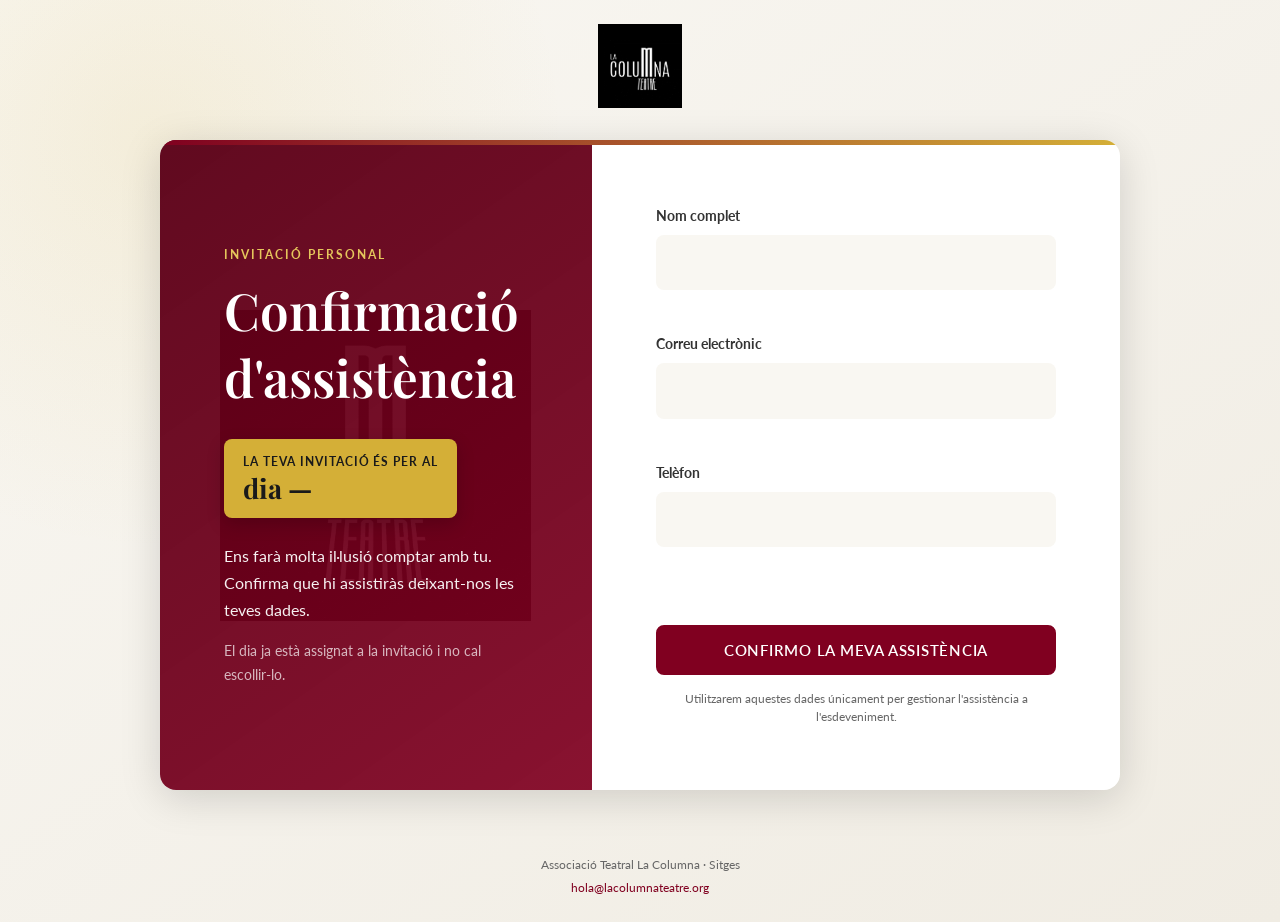
==== confirmacio.html @ f0ec8119 "Add files via upload" ====
<!DOCTYPE html>
<html lang="ca">
<head>
    <meta charset="UTF-8">
    <meta name="viewport" content="width=device-width, initial-scale=1.0">
    <meta name="description" content="Confirmació d'assistència a un esdeveniment de l'Associació Teatral La Columna.">
    <meta name="robots" content="noindex, nofollow">
    <title>Confirmació d'assistència | La Columna</title>

    <link rel="preconnect" href="https://fonts.googleapis.com">
    <link rel="preconnect" href="https://fonts.gstatic.com" crossorigin>
    <link href="https://fonts.googleapis.com/css2?family=Lato:wght@300;400;700&family=Playfair+Display:wght@400;500;600;700&display=swap" rel="stylesheet">
    <link rel="stylesheet" href="css/styles.css">
    <link rel="stylesheet" href="css/confirmacio.css">
</head>
<body class="confirmation-page">
    <a class="skip-link" href="#confirmacio">Ves al formulari</a>

    <header class="confirmation-header">
        <a href="index.html" aria-label="Tornar a l'inici de La Columna">
            <img src="imgs/logotipo_lacolumna.png" alt="Associació Teatral La Columna" class="confirmation-logo">
        </a>
    </header>

    <main id="confirmacio" class="confirmation-main">
        <section class="confirmation-card" aria-labelledby="page-title">
            <div class="confirmation-intro">
                <p class="eyebrow">Invitació personal</p>
                <h1 id="page-title">Confirmació d'assistència</h1>

                <div class="invitation-date" id="invitationDate" aria-live="polite">
                    <span class="date-label">La teva invitació és per al</span>
                    <strong><span class="date-prefix">dia</span> <span id="eventDay">—</span></strong>
                </div>

                <p class="intro-copy" id="introCopy">
                    Ens farà molta il·lusió comptar amb tu. Confirma que hi assistiràs deixant-nos les teves dades.
                </p>
                <p class="day-note">El dia ja està assignat a la invitació i no cal escollir-lo.</p>
            </div>

            <div class="confirmation-form-wrap">
                <form class="confirmation-form" id="confirmationForm" action="/confirmacio-submit" method="POST" novalidate>
                    <input type="hidden" id="dia" name="dia" value="">

                    <div class="form-group">
                        <label for="name">Nom complet</label>
                        <input type="text" id="name" name="name" autocomplete="name" maxlength="120" required>
                        <span class="field-error" id="nameError"></span>
                    </div>

                    <div class="form-group">
                        <label for="email">Correu electrònic</label>
                        <input type="email" id="email" name="email" autocomplete="email" inputmode="email" maxlength="160" required>
                        <span class="field-error" id="emailError"></span>
                    </div>

                    <div class="form-group">
                        <label for="phone">Telèfon</label>
                        <input type="tel" id="phone" name="phone" autocomplete="tel" inputmode="tel" maxlength="30" required>
                        <span class="field-error" id="phoneError"></span>
                    </div>

                    <div class="honeypot" aria-hidden="true">
                        <label for="website">No omplis aquest camp</label>
                        <input type="text" id="website" name="website" tabindex="-1" autocomplete="off">
                    </div>

                    <div class="form-message" id="formMessage" role="status" aria-live="polite"></div>

                    <button type="submit" class="btn btn-primary btn-full" id="submitButton">
                        Confirmo la meva assistència
                    </button>

                    <p class="privacy-note">
                        Utilitzarem aquestes dades únicament per gestionar l'assistència a l'esdeveniment.
                    </p>
                </form>

                <div class="confirmation-success" id="confirmationSuccess" hidden tabindex="-1">
                    <span class="success-icon" aria-hidden="true">
                        <svg viewBox="0 0 24 24" fill="none" stroke="currentColor" stroke-width="2">
                            <path d="M22 11.08V12a10 10 0 1 1-5.93-9.14"></path>
                            <polyline points="22 4 12 14.01 9 11.01"></polyline>
                        </svg>
                    </span>
                    <h2>Assistència confirmada</h2>
                    <p>Gràcies! Hem rebut la teva confirmació per al dia <strong id="successDay"></strong>.</p>
                    <p class="success-small">No cal que facis res més.</p>
                </div>

                <div class="invalid-invitation" id="invalidInvitation" hidden>
                    <h2>Aquest enllaç no és vàlid</h2>
                    <p>Obre de nou l'enllaç o escaneja el QR de la teva invitació.</p>
                    <p>Si el problema continua, escriu-nos a <a href="mailto:hola@lacolumnateatre.org">hola@lacolumnateatre.org</a>.</p>
                </div>
            </div>
        </section>
    </main>

    <footer class="confirmation-footer">
        <p>Associació Teatral La Columna · Sitges</p>
        <a href="mailto:hola@lacolumnateatre.org">hola@lacolumnateatre.org</a>
    </footer>

    <script src="js/confirmacio.js" defer></script>
</body>
</html>
---- css/styles.css ----
/* ============================================
   ASSOCIACIÓ TEATRAL LA COLUMNA - STYLES
   Colors: #800020 (Bordeaux), #D4AF37 (Or), #F9F7F2 (Crema)
   Fonts: Playfair Display, Lato
   ============================================ */

/* CSS Variables */
:root {
    --color-primary: #800020;
    --color-primary-dark: #5a0016;
    --color-primary-light: #a0002a;
    --color-accent: #D4AF37;
    --color-accent-light: #e5c65c;
    --color-background: #F9F7F2;
    --color-background-alt: #f0ece3;
    --color-text: #333333;
    --color-text-light: #666666;
    --color-white: #ffffff;
    --color-black: #1a1a1a;

    --font-heading: 'Playfair Display', Georgia, serif;
    --font-body: 'Lato', 'Helvetica Neue', sans-serif;

    --spacing-xs: 0.5rem;
    --spacing-sm: 1rem;
    --spacing-md: 2rem;
    --spacing-lg: 3rem;
    --spacing-xl: 5rem;

    --transition-fast: 0.2s ease;
    --transition-normal: 0.3s ease;
    --transition-slow: 0.5s ease;

    --shadow-sm: 0 2px 8px rgba(0, 0, 0, 0.08);
    --shadow-md: 0 4px 20px rgba(0, 0, 0, 0.12);
    --shadow-lg: 0 8px 40px rgba(0, 0, 0, 0.15);

    --border-radius: 8px;
    --border-radius-lg: 16px;
}

/* Reset & Base */
*, *::before, *::after {
    box-sizing: border-box;
    margin: 0;
    padding: 0;
}

html {
    scroll-behavior: smooth;
    font-size: 16px;
}

body {
    font-family: var(--font-body);
    font-size: 1rem;
    line-height: 1.7;
    color: var(--color-text);
    background-color: var(--color-background);
    -webkit-font-smoothing: antialiased;
    -moz-osx-font-smoothing: grayscale;
}

img {
    max-width: 100%;
    height: auto;
    display: block;
}

a {
    color: var(--color-primary);
    text-decoration: none;
    transition: color var(--transition-fast);
}

a:hover {
    color: var(--color-accent);
}

ul {
    list-style: none;
}

address {
    font-style: normal;
}

/* Typography */
h1, h2, h3, h4, h5, h6 {
    font-family: var(--font-heading);
    font-weight: 600;
    line-height: 1.3;
    color: var(--color-primary);
}

h1 { font-size: clamp(2rem, 5vw, 3.5rem); }
h2 { font-size: clamp(1.75rem, 4vw, 2.75rem); }
h3 { font-size: clamp(1.25rem, 3vw, 1.75rem); }
h4 { font-size: clamp(1.1rem, 2.5vw, 1.35rem); }

p {
    margin-bottom: 1rem;
}

p:last-child {
    margin-bottom: 0;
}

/* Container */
.container {
    width: 100%;
    max-width: 1200px;
    margin: 0 auto;
    padding: 0 var(--spacing-md);
}

/* Animations */
@keyframes fadeIn {
    from {
        opacity: 0;
        transform: translateY(30px);
    }
    to {
        opacity: 1;
        transform: translateY(0);
    }
}

@keyframes fadeInUp {
    from {
        opacity: 0;
        transform: translateY(50px);
    }
    to {
        opacity: 1;
        transform: translateY(0);
    }
}

@keyframes pulse {
    0%, 100% { transform: scale(1); }
    50% { transform: scale(1.05); }
}

.fade-in {
    opacity: 0;
    transform: translateY(30px);
    transition: opacity 0.8s ease, transform 0.8s ease;
}

.fade-in.visible {
    opacity: 1;
    transform: translateY(0);
}

/* Buttons */
.btn {
    display: inline-flex;
    align-items: center;
    justify-content: center;
    padding: 0.875rem 2rem;
    font-family: var(--font-body);
    font-size: 0.95rem;
    font-weight: 600;
    text-transform: uppercase;
    letter-spacing: 0.05em;
    border: 2px solid transparent;
    border-radius: var(--border-radius);
    cursor: pointer;
    transition: all var(--transition-normal);
}

.btn-primary {
    background-color: var(--color-primary);
    color: var(--color-white);
    border-color: var(--color-primary);
}

.btn-primary:hover {
    background-color: var(--color-primary-dark);
    border-color: var(--color-primary-dark);
    color: var(--color-white);
    transform: translateY(-2px);
    box-shadow: var(--shadow-md);
}

.btn-secondary {
    background-color: var(--color-accent);
    color: var(--color-black);
    border-color: var(--color-accent);
}

.btn-secondary:hover {
    background-color: var(--color-accent-light);
    border-color: var(--color-accent-light);
    color: var(--color-black);
    transform: translateY(-2px);
}

.btn-outline {
    background-color: transparent;
    color: var(--color-white);
    border-color: var(--color-white);
}

.btn-outline:hover {
    background-color: var(--color-white);
    color: var(--color-primary);
    transform: translateY(-2px);
}

.btn-gold {
    background-color: var(--color-accent);
    color: var(--color-black);
    border-color: var(--color-accent);
    padding: 1rem 2.5rem;
    font-size: 1rem;
}

.btn-gold:hover {
    background-color: var(--color-accent-light);
    transform: translateY(-3px);
    box-shadow: 0 6px 25px rgba(212, 175, 55, 0.4);
    color: var(--color-black);
}

.btn-full {
    width: 100%;
}

.btn-link {
    color: var(--color-primary);
    font-weight: 600;
    display: inline-flex;
    align-items: center;
    gap: 0.5rem;
    transition: all var(--transition-fast);
}

.btn-link::after {
    content: '→';
    transition: transform var(--transition-fast);
}

.btn-link:hover {
    color: var(--color-accent);
}

.btn-link:hover::after {
    transform: translateX(5px);
}

/* ============================================
   HEADER & NAVIGATION
   ============================================ */
.header {
    position: fixed;
    top: 0;
    left: 0;
    right: 0;
    z-index: 1000;
    background-color: rgba(249, 247, 242, 0.95);
    backdrop-filter: blur(10px);
    box-shadow: var(--shadow-sm);
    transition: all var(--transition-normal);
}

.header .container {
    display: flex;
    align-items: center;
    justify-content: space-between;
    padding-top: var(--spacing-sm);
    padding-bottom: var(--spacing-sm);
}

.logo img {
    height: 50px;
    width: auto;
}

.nav-list {
    display: flex;
    align-items: center;
    gap: var(--spacing-md);
}

.nav-link {
    font-size: 0.9rem;
    font-weight: 600;
    color: var(--color-text);
    text-transform: uppercase;
    letter-spacing: 0.03em;
    padding: 0.5rem 0;
    position: relative;
}

.nav-link::after {
    content: '';
    position: absolute;
    bottom: 0;
    left: 0;
    width: 0;
    height: 2px;
    background-color: var(--color-accent);
    transition: width var(--transition-normal);
}

.nav-link:hover::after {
    width: 100%;
}

.nav-link:hover {
    color: var(--color-primary);
}

.nav-highlight {
    color: var(--color-accent) !important;
    font-weight: 700;
}

.nav-highlight:hover {
    color: var(--color-primary) !important;
}

/* Dropdown */
.dropdown {
    position: relative;
}

.dropdown-toggle::after {
    content: '';
    display: inline-block;
    width: 0;
    height: 0;
    margin-left: 6px;
    vertical-align: middle;
    border-left: 4px solid transparent;
    border-right: 4px solid transparent;
    border-top: 5px solid currentColor;
    transition: transform var(--transition-fast);
}

.dropdown:hover .dropdown-toggle::after {
    transform: rotate(180deg);
}

.dropdown-menu {
    position: absolute;
    top: 100%;
    left: 50%;
    transform: translateX(-50%) translateY(10px);
    min-width: 220px;
    background-color: var(--color-white);
    border-radius: var(--border-radius);
    box-shadow: var(--shadow-lg);
    opacity: 0;
    visibility: hidden;
    transition: all var(--transition-normal);
    padding: var(--spacing-sm) 0;
}

.dropdown:hover .dropdown-menu {
    opacity: 1;
    visibility: visible;
    transform: translateX(-50%) translateY(0);
}

.dropdown-menu li {
    padding: 0;
}

.dropdown-menu a {
    display: block;
    padding: 0.75rem 1.5rem;
    color: var(--color-text);
    font-size: 0.9rem;
    font-weight: 500;
    transition: all var(--transition-fast);
}

.dropdown-menu a:hover {
    background-color: var(--color-background);
    color: var(--color-primary);
    padding-left: 2rem;
}

/* Mobile Menu Button */
.mobile-menu-btn {
    display: none;
    flex-direction: column;
    justify-content: space-between;
    width: 30px;
    height: 24px;
    background: none;
    border: none;
    cursor: pointer;
    padding: 0;
}

.mobile-menu-btn span {
    display: block;
    width: 100%;
    height: 3px;
    background-color: var(--color-primary);
    border-radius: 2px;
    transition: all var(--transition-fast);
}

.mobile-menu-btn.active span:nth-child(1) {
    transform: rotate(45deg) translate(7px, 7px);
}

.mobile-menu-btn.active span:nth-child(2) {
    opacity: 0;
}

.mobile-menu-btn.active span:nth-child(3) {
    transform: rotate(-45deg) translate(7px, -7px);
}

/* ============================================
   HERO SECTION
   ============================================ */
.hero {
    position: relative;
    min-height: 100vh;
    display: flex;
    align-items: center;
    justify-content: center;
    text-align: center;
    background: linear-gradient(135deg, var(--color-primary) 0%, var(--color-primary-dark) 50%, #2a0008 100%);
    overflow: hidden;
}

.hero::before {
    content: '';
    position: absolute;
    top: 0;
    left: 0;
    right: 0;
    bottom: 0;
    background: url("data:image/svg+xml,%3Csvg width='60' height='60' viewBox='0 0 60 60' xmlns='http://www.w3.org/2000/svg'%3E%3Cg fill='none' fill-rule='evenodd'%3E%3Cg fill='%23D4AF37' fill-opacity='0.05'%3E%3Cpath d='M36 34v-4h-2v4h-4v2h4v4h2v-4h4v-2h-4zm0-30V0h-2v4h-4v2h4v4h2V6h4V4h-4zM6 34v-4H4v4H0v2h4v4h2v-4h4v-2H6zM6 4V0H4v4H0v2h4v4h2V6h4V4H6z'/%3E%3C/g%3E%3C/g%3E%3C/svg%3E");
    opacity: 0.5;
}

.hero-overlay {
    position: absolute;
    top: 0;
    left: 0;
    right: 0;
    bottom: 0;
    background: radial-gradient(ellipse at center, transparent 0%, rgba(0, 0, 0, 0.4) 100%);
}

.hero-content {
    position: relative;
    z-index: 2;
    max-width: 900px;
    padding: var(--spacing-xl) var(--spacing-md);
}

.hero-title {
    font-size: clamp(2.5rem, 6vw, 4rem);
    color: var(--color-white);
    margin-bottom: var(--spacing-md);
    text-shadow: 2px 2px 4px rgba(0, 0, 0, 0.3);
}

.hero-subtitle {
    font-size: clamp(1rem, 2.5vw, 1.25rem);
    color: rgba(255, 255, 255, 0.9);
    max-width: 700px;
    margin: 0 auto var(--spacing-lg);
    line-height: 1.8;
}

.hero-ctas {
    display: flex;
    flex-wrap: wrap;
    justify-content: center;
    gap: var(--spacing-sm);
}

.hero-scroll {
    position: absolute;
    bottom: var(--spacing-lg);
    left: 50%;
    transform: translateX(-50%);
    z-index: 2;
}

.hero-scroll a {
    display: flex;
    align-items: center;
    justify-content: center;
    width: 50px;
    height: 50px;
    border: 2px solid var(--color-accent);
    border-radius: 50%;
    color: var(--color-accent);
    animation: pulse 2s infinite;
    transition: all var(--transition-normal);
}

.hero-scroll a:hover {
    background-color: var(--color-accent);
    color: var(--color-primary);
}

/* ============================================
   SECTIONS
   ============================================ */
.section {
    padding: var(--spacing-xl) 0;
}

.section-alt {
    background-color: var(--color-background-alt);
}

.section-header {
    text-align: center;
    margin-bottom: var(--spacing-xl);
}

.section-tag {
    display: inline-block;
    font-size: 0.85rem;
    font-weight: 600;
    text-transform: uppercase;
    letter-spacing: 0.15em;
    color: var(--color-accent);
    margin-bottom: var(--spacing-sm);
}

.section-title {
    margin-bottom: var(--spacing-sm);
}

.section-divider {
    width: 80px;
    height: 3px;
    background: linear-gradient(90deg, var(--color-primary), var(--color-accent));
    margin: 0 auto;
    border-radius: 2px;
}

.section-divider.gold {
    background: linear-gradient(90deg, var(--color-accent), var(--color-accent-light));
}

/* Content Blocks */
.content-block {
    margin-bottom: var(--spacing-xl);
}

.content-block:last-child {
    margin-bottom: 0;
}

.content-grid {
    display: grid;
    grid-template-columns: 1fr 1fr;
    gap: var(--spacing-lg);
    align-items: center;
}

.content-grid.reverse {
    direction: rtl;
}

.content-grid.reverse > * {
    direction: ltr;
}

.content-title {
    margin-bottom: var(--spacing-md);
}

.content-title.centered {
    text-align: center;
}

.content-text p {
    color: var(--color-text-light);
    margin-bottom: var(--spacing-sm);
}

/* Decorative Elements */
.decorative-card {
    background: linear-gradient(135deg, var(--color-primary) 0%, var(--color-primary-dark) 100%);
    border-radius: var(--border-radius-lg);
    padding: var(--spacing-lg);
    text-align: center;
    box-shadow: var(--shadow-lg);
}

.decorative-icon {
    width: 120px;
    height: 120px;
    margin: 0 auto var(--spacing-md);
}

.decorative-text {
    color: var(--color-accent);
    font-family: var(--font-heading);
    font-size: 1.25rem;
    font-weight: 500;
}

/* Mission Statement */
.mission-statement {
    max-width: 800px;
    margin: 0 auto var(--spacing-lg);
    text-align: center;
}

.mission-statement blockquote {
    font-family: var(--font-heading);
    font-size: clamp(1.25rem, 3vw, 1.75rem);
    font-style: italic;
    color: var(--color-primary);
    padding: var(--spacing-md);
    border-left: 4px solid var(--color-accent);
    background-color: var(--color-white);
    border-radius: var(--border-radius);
    box-shadow: var(--shadow-sm);
}

/* Values Grid */
.values-grid {
    display: grid;
    grid-template-columns: repeat(auto-fit, minmax(250px, 1fr));
    gap: var(--spacing-md);
}

.value-card {
    background-color: var(--color-white);
    border-radius: var(--border-radius-lg);
    padding: var(--spacing-md);
    text-align: center;
    box-shadow: var(--shadow-sm);
    transition: all var(--transition-normal);
    border: 1px solid transparent;
}

.value-card:hover {
    transform: translateY(-5px);
    box-shadow: var(--shadow-md);
    border-color: var(--color-accent);
}

.value-icon {
    width: 60px;
    height: 60px;
    margin: 0 auto var(--spacing-sm);
    display: flex;
    align-items: center;
    justify-content: center;
    background-color: var(--color-background);
    border-radius: 50%;
}

.value-icon svg {
    width: 30px;
    height: 30px;
    stroke: var(--color-primary);
}

.value-card h4 {
    font-family: var(--font-heading);
    margin-bottom: var(--spacing-xs);
}

.value-card p {
    font-size: 0.9rem;
    color: var(--color-text-light);
}

/* Transparency Badge */
.transparency-badge {
    background-color: var(--color-white);
    border-radius: var(--border-radius-lg);
    padding: var(--spacing-lg);
    text-align: center;
    box-shadow: var(--shadow-md);
}

.transparency-badge svg {
    width: 80px;
    height: 80px;
    margin-bottom: var(--spacing-sm);
}

.transparency-badge span {
    display: block;
    font-family: var(--font-heading);
    font-size: 1.25rem;
    color: var(--color-primary);
}

/* Feature List */
.feature-list {
    margin-top: var(--spacing-md);
}

.feature-list li {
    position: relative;
    padding-left: 1.75rem;
    margin-bottom: 0.75rem;
    color: var(--color-text-light);
}

.feature-list li::before {
    content: '';
    position: absolute;
    left: 0;
    top: 0.5rem;
    width: 8px;
    height: 8px;
    background-color: var(--color-accent);
    border-radius: 50%;
}

/* ============================================
   QUÈ FEM SECTION
   ============================================ */
.activity-card {
    background-color: var(--color-white);
    border-radius: var(--border-radius-lg);
    padding: var(--spacing-lg);
    margin-bottom: var(--spacing-md);
    box-shadow: var(--shadow-sm);
    transition: all var(--transition-normal);
    border-left: 4px solid var(--color-primary);
}

.activity-card:hover {
    box-shadow: var(--shadow-md);
    transform: translateX(5px);
}

.activity-icon {
    width: 50px;
    height: 50px;
    display: flex;
    align-items: center;
    justify-content: center;
    background: linear-gradient(135deg, var(--color-primary), var(--color-primary-dark));
    border-radius: 50%;
    margin-bottom: var(--spacing-md);
}

.activity-icon svg {
    width: 24px;
    height: 24px;
    stroke: var(--color-white);
}

.activity-title {
    margin-bottom: var(--spacing-sm);
}

.activity-description {
    color: var(--color-text-light);
    margin-bottom: var(--spacing-md);
}

.activity-features {
    display: grid;
    grid-template-columns: repeat(auto-fit, minmax(200px, 1fr));
    gap: 0.75rem;
}

.activity-features li {
    position: relative;
    padding-left: 1.5rem;
    color: var(--color-text);
    font-size: 0.95rem;
}

.activity-features li::before {
    content: '✓';
    position: absolute;
    left: 0;
    color: var(--color-accent);
    font-weight: 700;
}

/* ============================================
   LABORATORI SECTION
   ============================================ */
.laboratori-section {
    background: linear-gradient(135deg, var(--color-primary) 0%, var(--color-primary-dark) 100%);
    color: var(--color-white);
}

.laboratori-section .section-tag {
    color: var(--color-accent);
}

.laboratori-section .section-title {
    color: var(--color-white);
}

.laboratori-intro {
    max-width: 800px;
    margin: 0 auto var(--spacing-lg);
    text-align: center;
}

.laboratori-badge {
    display: inline-block;
    background-color: var(--color-accent);
    color: var(--color-black);
    padding: 0.5rem 1.5rem;
    border-radius: 50px;
    font-size: 0.85rem;
    font-weight: 700;
    text-transform: uppercase;
    letter-spacing: 0.05em;
    margin-bottom: var(--spacing-md);
}

.laboratori-description {
    font-size: 1.1rem;
    line-height: 1.8;
    color: rgba(255, 255, 255, 0.9);
}

.laboratori-grid {
    display: grid;
    grid-template-columns: repeat(auto-fit, minmax(350px, 1fr));
    gap: var(--spacing-md);
    margin-bottom: var(--spacing-lg);
}

.laboratori-card {
    background-color: rgba(255, 255, 255, 0.1);
    backdrop-filter: blur(10px);
    border-radius: var(--border-radius-lg);
    padding: var(--spacing-md);
    border: 1px solid rgba(212, 175, 55, 0.3);
    transition: all var(--transition-normal);
}

.laboratori-card:hover {
    background-color: rgba(255, 255, 255, 0.15);
    border-color: var(--color-accent);
    transform: translateY(-5px);
}

.laboratori-card-header {
    display: flex;
    align-items: flex-start;
    gap: var(--spacing-sm);
    margin-bottom: var(--spacing-md);
}

.laboratori-number {
    font-family: var(--font-heading);
    font-size: 2.5rem;
    font-weight: 700;
    color: var(--color-accent);
    line-height: 1;
}

.laboratori-card h3 {
    color: var(--color-white);
    font-size: 1.25rem;
    margin-top: 0.5rem;
}

.laboratori-card > p {
    color: rgba(255, 255, 255, 0.8);
    margin-bottom: var(--spacing-md);
}

.laboratori-list {
    margin-top: var(--spacing-sm);
}

.laboratori-list li {
    position: relative;
    padding-left: 1.5rem;
    margin-bottom: 0.5rem;
    color: rgba(255, 255, 255, 0.85);
    font-size: 0.95rem;
}

.laboratori-list li::before {
    content: '—';
    position: absolute;
    left: 0;
    color: var(--color-accent);
}

.laboratori-cta {
    text-align: center;
}

/* ============================================
   COL·LABORA SECTION
   ============================================ */
.collabora-content {
    max-width: 1000px;
    margin: 0 auto;
}

.collabora-intro {
    text-align: center;
    font-size: 1.1rem;
    color: var(--color-text-light);
    margin-bottom: var(--spacing-lg);
}

.collabora-grid {
    display: grid;
    grid-template-columns: repeat(auto-fit, minmax(280px, 1fr));
    gap: var(--spacing-md);
}

.collabora-card {
    background-color: var(--color-white);
    border-radius: var(--border-radius-lg);
    padding: var(--spacing-md);
    text-align: center;
    box-shadow: var(--shadow-sm);
    transition: all var(--transition-normal);
    border-bottom: 3px solid transparent;
}

.collabora-card:hover {
    box-shadow: var(--shadow-md);
    transform: translateY(-5px);
    border-bottom-color: var(--color-accent);
}

.collabora-icon {
    width: 70px;
    height: 70px;
    margin: 0 auto var(--spacing-md);
    display: flex;
    align-items: center;
    justify-content: center;
    background: linear-gradient(135deg, var(--color-background) 0%, var(--color-background-alt) 100%);
    border-radius: 50%;
}

.collabora-icon svg {
    width: 32px;
    height: 32px;
    stroke: var(--color-primary);
}

.collabora-card h3 {
    margin-bottom: var(--spacing-sm);
}

.collabora-card p {
    color: var(--color-text-light);
    font-size: 0.95rem;
    margin-bottom: var(--spacing-md);
}

/* ============================================
   CONTACTE SECTION
   ============================================ */
.contact-grid {
    display: grid;
    grid-template-columns: 1fr 1.5fr;
    gap: var(--spacing-lg);
}

.contact-info {
    padding: var(--spacing-md);
}

.contact-item {
    display: flex;
    gap: var(--spacing-sm);
    margin-bottom: var(--spacing-md);
}

.contact-icon {
    width: 50px;
    height: 50px;
    display: flex;
    align-items: center;
    justify-content: center;
    background-color: var(--color-white);
    border-radius: 50%;
    flex-shrink: 0;
    box-shadow: var(--shadow-sm);
}

.contact-icon svg {
    width: 24px;
    height: 24px;
    stroke: var(--color-primary);
}

.contact-text h4 {
    font-size: 0.9rem;
    text-transform: uppercase;
    letter-spacing: 0.05em;
    color: var(--color-text);
    margin-bottom: 0.25rem;
}

.contact-text a,
.contact-text address {
    color: var(--color-text-light);
    font-size: 0.95rem;
}

.contact-social {
    margin-top: var(--spacing-lg);
}

.contact-social h4 {
    font-size: 0.9rem;
    text-transform: uppercase;
    letter-spacing: 0.05em;
    margin-bottom: var(--spacing-sm);
}

.social-links {
    display: flex;
    gap: var(--spacing-sm);
}

.social-link {
    width: 45px;
    height: 45px;
    display: flex;
    align-items: center;
    justify-content: center;
    background-color: var(--color-white);
    border-radius: 50%;
    box-shadow: var(--shadow-sm);
    transition: all var(--transition-normal);
}

.social-link svg {
    width: 20px;
    height: 20px;
    stroke: var(--color-primary);
    transition: stroke var(--transition-fast);
}

.social-link:hover {
    background-color: var(--color-primary);
    transform: translateY(-3px);
    box-shadow: var(--shadow-md);
}

.social-link:hover svg {
    stroke: var(--color-white);
}

/* Contact Form */
.contact-form-container {
    background-color: var(--color-white);
    border-radius: var(--border-radius-lg);
    padding: var(--spacing-lg);
    box-shadow: var(--shadow-md);
}

.contact-form .form-group {
    margin-bottom: var(--spacing-md);
}

.contact-form label {
    display: block;
    font-size: 0.9rem;
    font-weight: 600;
    color: var(--color-text);
    margin-bottom: 0.5rem;
}

.contact-form input,
.contact-form select,
.contact-form textarea {
    width: 100%;
    padding: 0.875rem 1rem;
    font-family: var(--font-body);
    font-size: 1rem;
    color: var(--color-text);
    background-color: var(--color-background);
    border: 2px solid transparent;
    border-radius: var(--border-radius);
    transition: all var(--transition-fast);
}

.contact-form input:focus,
.contact-form select:focus,
.contact-form textarea:focus {
    outline: none;
    border-color: var(--color-primary);
    background-color: var(--color-white);
}

.contact-form textarea {
    resize: vertical;
    min-height: 120px;
}

.contact-form select {
    cursor: pointer;
    appearance: none;
    background-image: url("data:image/svg+xml,%3Csvg xmlns='http://www.w3.org/2000/svg' width='12' height='12' viewBox='0 0 12 12'%3E%3Cpath fill='%23333' d='M6 8L1 3h10z'/%3E%3C/svg%3E");
    background-repeat: no-repeat;
    background-position: right 1rem center;
}

/* ============================================
   FOOTER
   ============================================ */
.footer {
    background: linear-gradient(135deg, var(--color-black) 0%, #2a2a2a 100%);
    color: var(--color-white);
    padding: var(--spacing-xl) 0 var(--spacing-md);
}

.footer-content {
    display: grid;
    grid-template-columns: 1.5fr 1fr 1fr;
    gap: var(--spacing-lg);
    margin-bottom: var(--spacing-lg);
}

.footer-brand {
    max-width: 300px;
}

.footer-logo {
    height: 60px;
    width: auto;
    margin-bottom: var(--spacing-sm);
    filter: brightness(0) invert(1);
}

.footer-tagline {
    color: rgba(255, 255, 255, 0.7);
    font-size: 0.95rem;
}

.footer-links h4,
.footer-contact h4 {
    color: var(--color-accent);
    font-size: 0.9rem;
    text-transform: uppercase;
    letter-spacing: 0.1em;
    margin-bottom: var(--spacing-sm);
}

.footer-links ul li {
    margin-bottom: 0.5rem;
}

.footer-links a {
    color: rgba(255, 255, 255, 0.7);
    font-size: 0.9rem;
    transition: all var(--transition-fast);
}

.footer-links a:hover {
    color: var(--color-white);
    padding-left: 5px;
}

.footer-contact p,
.footer-contact a {
    color: rgba(255, 255, 255, 0.7);
    font-size: 0.9rem;
}

.footer-contact a:hover {
    color: var(--color-accent);
}

.footer-bottom {
    border-top: 1px solid rgba(255, 255, 255, 0.1);
    padding-top: var(--spacing-md);
    text-align: center;
}

.footer-bottom p {
    color: rgba(255, 255, 255, 0.5);
    font-size: 0.85rem;
    margin-bottom: 0.5rem;
}

.footer-legal {
    font-size: 0.8rem !important;
}

/* ============================================
   RESPONSIVE DESIGN
   ============================================ */
@media (max-width: 1024px) {
    .content-grid {
        grid-template-columns: 1fr;
        gap: var(--spacing-md);
    }

    .content-grid.reverse {
        direction: ltr;
    }

    .content-visual {
        order: -1;
    }

    .laboratori-grid {
        grid-template-columns: 1fr;
    }

    .footer-content {
        grid-template-columns: 1fr 1fr;
    }

    .footer-brand {
        grid-column: 1 / -1;
    }
}

@media (max-width: 768px) {
    .mobile-menu-btn {
        display: flex;
    }

    .nav {
        position: fixed;
        top: 70px;
        left: 0;
        right: 0;
        background-color: var(--color-white);
        box-shadow: var(--shadow-lg);
        padding: var(--spacing-md);
        transform: translateY(-100%);
        opacity: 0;
        visibility: hidden;
        transition: all var(--transition-normal);
    }

    .nav.active {
        transform: translateY(0);
        opacity: 1;
        visibility: visible;
    }

    .nav-list {
        flex-direction: column;
        align-items: flex-start;
        gap: 0;
    }

    .nav-list > li {
        width: 100%;
        border-bottom: 1px solid var(--color-background);
    }

    .nav-link {
        display: block;
        padding: var(--spacing-sm) 0;
    }

    .dropdown-menu {
        position: static;
        transform: none;
        box-shadow: none;
        opacity: 1;
        visibility: visible;
        max-height: 0;
        overflow: hidden;
        transition: max-height var(--transition-normal);
        padding: 0;
        background-color: var(--color-background);
        border-radius: var(--border-radius);
        margin-top: 0.5rem;
    }

    .dropdown.active .dropdown-menu {
        max-height: 300px;
        padding: var(--spacing-xs) 0;
    }

    .hero-ctas {
        flex-direction: column;
        align-items: center;
    }

    .hero-ctas .btn {
        width: 100%;
        max-width: 280px;
    }

    .contact-grid {
        grid-template-columns: 1fr;
    }

    .footer-content {
        grid-template-columns: 1fr;
        text-align: center;
    }

    .footer-brand {
        max-width: 100%;
    }
}

@media (max-width: 480px) {
    :root {
        --spacing-xl: 3rem;
        --spacing-lg: 2rem;
    }

    .section {
        padding: var(--spacing-lg) 0;
    }

    .container {
        padding: 0 var(--spacing-sm);
    }

    .values-grid {
        grid-template-columns: 1fr;
    }

    .collabora-grid {
        grid-template-columns: 1fr;
    }

    .laboratori-card {
        padding: var(--spacing-sm);
    }

    .laboratori-number {
        font-size: 2rem;
    }
}

/* Print Styles */
@media print {
    .header,
    .hero-scroll,
    .contact-form-container {
        display: none;
    }

    .hero {
        min-height: auto;
        padding: var(--spacing-lg) 0;
        background: var(--color-primary);
        -webkit-print-color-adjust: exact;
        print-color-adjust: exact;
    }

    .section {
        page-break-inside: avoid;
    }
}

/* ============================================
   DONACIONS BUTTON (MENU)
   ============================================ */
.nav-donacions {
    background: linear-gradient(135deg, var(--color-accent), var(--color-accent-light));
    color: var(--color-black) !important;
    padding: 0.5rem 1.25rem !important;
    border-radius: 50px;
    font-weight: 700 !important;
    transition: all var(--transition-normal);
    box-shadow: 0 2px 10px rgba(212, 175, 55, 0.3);
}

.nav-donacions:hover {
    transform: translateY(-2px);
    box-shadow: 0 4px 15px rgba(212, 175, 55, 0.5);
    color: var(--color-black) !important;
}

.nav-donacions::after {
    display: none !important;
}

/* ============================================
   FOOTER UPDATES
   ============================================ */
.footer-content {
    display: grid;
    grid-template-columns: 1.5fr 1fr 1fr 1fr;
    gap: var(--spacing-lg);
    margin-bottom: var(--spacing-lg);
}

.footer-brand-name {
    font-family: var(--font-heading);
    font-size: 1rem;
    font-weight: 600;
    color: var(--color-white);
    letter-spacing: 0.05em;
    margin-bottom: 0.5rem;
}

.footer-logo {
    height: 80px;
    width: auto;
    margin-bottom: var(--spacing-sm);
    filter: none;
}

.footer-social h4 {
    color: var(--color-accent);
    font-size: 0.9rem;
    text-transform: uppercase;
    letter-spacing: 0.1em;
    margin-bottom: var(--spacing-sm);
}

.footer-social-links {
    display: flex;
    gap: 0.75rem;
}

.footer-social-links a {
    width: 40px;
    height: 40px;
    display: flex;
    align-items: center;
    justify-content: center;
    background-color: rgba(255, 255, 255, 0.1);
    border-radius: 50%;
    transition: all var(--transition-normal);
}

.footer-social-links a:hover {
    background-color: var(--color-accent);
    transform: translateY(-3px);
}

.footer-social-links svg {
    width: 20px;
    height: 20px;
    stroke: rgba(255, 255, 255, 0.8);
    transition: stroke var(--transition-fast);
}

.footer-social-links a:hover svg {
    stroke: var(--color-black);
}

/* Footer responsive updates */
@media (max-width: 1024px) {
    .footer-content {
        grid-template-columns: 1fr 1fr;
    }
}

@media (max-width: 768px) {
    .footer-content {
        grid-template-columns: 1fr;
        text-align: center;
    }

    .footer-social-links {
        justify-content: center;
    }
}

/* ============================================
   LANGUAGE SWITCHER
   ============================================ */
.language-switcher {
    position: fixed;
    bottom: 20px;
    right: 20px;
    z-index: 9999;
}

.language-btn {
    display: flex;
    align-items: center;
    gap: 8px;
    padding: 10px 16px;
    background-color: var(--color-white);
    border: 2px solid var(--color-primary);
    border-radius: 50px;
    cursor: pointer;
    font-family: var(--font-body);
    font-size: 0.9rem;
    font-weight: 600;
    color: var(--color-primary);
    box-shadow: var(--shadow-md);
    transition: all var(--transition-normal);
}

.language-btn:hover {
    background-color: var(--color-primary);
    color: var(--color-white);
}

.language-btn .flag-icon {
    font-size: 1.1rem;
}

.language-btn .lang-text {
    font-weight: 700;
}

.language-btn .chevron {
    width: 16px;
    height: 16px;
    transition: transform var(--transition-fast);
}

.language-dropdown {
    position: absolute;
    bottom: 100%;
    right: 0;
    margin-bottom: 8px;
    background-color: var(--color-white);
    border-radius: var(--border-radius);
    box-shadow: var(--shadow-lg);
    overflow: hidden;
    opacity: 0;
    visibility: hidden;
    transform: translateY(10px);
    transition: all var(--transition-normal);
}

.language-dropdown.active {
    opacity: 1;
    visibility: visible;
    transform: translateY(0);
}

.lang-option {
    display: flex;
    align-items: center;
    gap: 10px;
    width: 100%;
    padding: 12px 20px;
    border: none;
    background: none;
    cursor: pointer;
    font-family: var(--font-body);
    font-size: 0.9rem;
    color: var(--color-text);
    transition: all var(--transition-fast);
    white-space: nowrap;
}

.lang-option:hover {
    background-color: var(--color-background);
    color: var(--color-primary);
}

.lang-option .flag-icon {
    font-size: 1.2rem;
}

/* Hide Google Translate banner */
.goog-te-banner-frame {
    display: none !important;
}

body {
    top: 0 !important;
}

.skiptranslate {
    display: none !important;
}

/* Mobile language switcher */
@media (max-width: 480px) {
    .language-switcher {
        bottom: 15px;
        right: 15px;
    }

    .language-btn {
        padding: 8px 12px;
        font-size: 0.85rem;
    }

    .language-btn .lang-text {
        display: none;
    }
}
---- css/confirmacio.css ----
.confirmation-page {
    min-height: 100vh;
    display: flex;
    flex-direction: column;
    background:
        radial-gradient(circle at 12% 15%, rgba(212, 175, 55, 0.12), transparent 30%),
        linear-gradient(145deg, #f9f7f2 0%, #f0ece3 100%);
}

.skip-link {
    position: fixed;
    top: 0.75rem;
    left: 0.75rem;
    z-index: 20;
    padding: 0.65rem 1rem;
    color: var(--color-white);
    background: var(--color-primary);
    border-radius: var(--border-radius);
    transform: translateY(-150%);
}

.skip-link:focus {
    transform: translateY(0);
}

.confirmation-header {
    display: flex;
    justify-content: center;
    padding: 1.5rem 2rem 1rem;
}

.confirmation-logo {
    width: 84px;
    height: 84px;
    object-fit: contain;
}

.confirmation-main {
    width: 100%;
    flex: 1;
    display: grid;
    place-items: center;
    padding: 1rem 2rem 3rem;
}

.confirmation-card {
    position: relative;
    width: min(100%, 960px);
    display: grid;
    grid-template-columns: minmax(0, 0.9fr) minmax(360px, 1.1fr);
    overflow: hidden;
    background: var(--color-white);
    border-radius: var(--border-radius-lg);
    box-shadow: var(--shadow-lg);
    animation: cardEntrance 0.55s ease-out both;
}

.confirmation-card::before {
    content: "";
    position: absolute;
    inset: 0 0 auto;
    z-index: 2;
    height: 5px;
    background: linear-gradient(90deg, var(--color-primary), var(--color-accent));
}

@keyframes cardEntrance {
    from { opacity: 0; transform: translateY(18px); }
    to { opacity: 1; transform: translateY(0); }
}

.confirmation-intro {
    display: flex;
    flex-direction: column;
    justify-content: center;
    padding: clamp(2rem, 5vw, 4rem);
    color: var(--color-white);
    background:
        linear-gradient(145deg, rgba(90, 0, 22, 0.96), rgba(128, 0, 32, 0.93)),
        url("../imgs/simbolo_lacolumna.png") center / 72% no-repeat;
}

.confirmation-intro .eyebrow {
    margin-bottom: 0.75rem;
    color: var(--color-accent-light);
    font-size: 0.78rem;
    font-weight: 700;
    letter-spacing: 0.16em;
    text-transform: uppercase;
}

.confirmation-intro h1 {
    max-width: 10ch;
    margin-bottom: 1.75rem;
    color: var(--color-white);
    font-size: clamp(2rem, 4.5vw, 3.2rem);
}

.invitation-date {
    display: inline-flex;
    align-self: flex-start;
    flex-direction: column;
    gap: 0.1rem;
    margin-bottom: 1.5rem;
    padding: 0.85rem 1.2rem;
    color: var(--color-black);
    background: var(--color-accent);
    border-radius: var(--border-radius);
    box-shadow: 0 6px 18px rgba(0, 0, 0, 0.18);
}

.date-label {
    font-size: 0.75rem;
    font-weight: 700;
    letter-spacing: 0.08em;
    text-transform: uppercase;
}

.invitation-date strong {
    font-family: var(--font-heading);
    font-size: 1.7rem;
    line-height: 1.1;
}

.intro-copy {
    max-width: 38ch;
    color: rgba(255, 255, 255, 0.94);
}

.day-note {
    max-width: 38ch;
    color: rgba(255, 255, 255, 0.7);
    font-size: 0.86rem;
}

.confirmation-form-wrap {
    display: grid;
    align-content: center;
    min-height: 570px;
    padding: clamp(2rem, 5vw, 4rem);
}

.confirmation-form .form-group {
    margin-bottom: 1.25rem;
}

.confirmation-form label {
    display: block;
    margin-bottom: 0.4rem;
    color: var(--color-text);
    font-size: 0.9rem;
    font-weight: 700;
}

.confirmation-form input {
    width: 100%;
    min-height: 50px;
    padding: 0.75rem 1rem;
    font: inherit;
    color: var(--color-text);
    background: var(--color-background);
    border: 2px solid transparent;
    border-radius: var(--border-radius);
    transition: border-color var(--transition-fast), background-color var(--transition-fast), box-shadow var(--transition-fast);
}

.confirmation-form input:focus {
    outline: none;
    background: var(--color-white);
    border-color: var(--color-primary);
    box-shadow: 0 0 0 3px rgba(128, 0, 32, 0.1);
}

.confirmation-form input[aria-invalid="true"] {
    border-color: #b42318;
}

.field-error {
    display: block;
    min-height: 1.15rem;
    margin-top: 0.25rem;
    color: #b42318;
    font-size: 0.78rem;
    line-height: 1.3;
}

.btn-full {
    width: 100%;
}

.confirmation-form button:disabled {
    opacity: 0.7;
    cursor: wait;
    transform: none;
}

.form-message {
    min-height: 1.5rem;
    margin-bottom: 0.75rem;
    color: #b42318;
    font-size: 0.9rem;
    text-align: center;
}

.privacy-note {
    margin-top: 0.9rem;
    color: var(--color-text-light);
    font-size: 0.76rem;
    line-height: 1.5;
    text-align: center;
}

.honeypot {
    position: absolute !important;
    width: 1px !important;
    height: 1px !important;
    overflow: hidden !important;
    clip: rect(1px, 1px, 1px, 1px) !important;
    white-space: nowrap !important;
}

.confirmation-success,
.invalid-invitation {
    text-align: center;
}

.confirmation-success h2,
.invalid-invitation h2 {
    margin-bottom: 0.75rem;
}

.success-icon {
    display: grid;
    width: 76px;
    height: 76px;
    margin: 0 auto 1.5rem;
    place-items: center;
    color: var(--color-primary);
    background: rgba(212, 175, 55, 0.2);
    border-radius: 50%;
}

.success-icon svg {
    width: 42px;
    height: 42px;
}

.success-small {
    color: var(--color-text-light);
    font-size: 0.9rem;
}

.invalid-invitation a {
    font-weight: 700;
}

.confirmation-footer {
    padding: 1rem 2rem 1.5rem;
    color: var(--color-text-light);
    font-size: 0.78rem;
    text-align: center;
}

.confirmation-footer p {
    margin-bottom: 0.1rem;
}

@media (max-width: 760px) {
    .confirmation-header {
        padding-top: 1rem;
    }

    .confirmation-logo {
        width: 66px;
        height: 66px;
    }

    .confirmation-main {
        display: block;
        padding: 0.5rem 1rem 2rem;
    }

    .confirmation-card {
        grid-template-columns: 1fr;
    }

    .confirmation-intro {
        padding: 2rem 1.5rem;
    }

    .confirmation-intro h1 {
        max-width: none;
        margin-bottom: 1.25rem;
    }

    .intro-copy {
        margin-bottom: 0.65rem;
    }

    .confirmation-form-wrap {
        min-height: 0;
        padding: 2rem 1.5rem;
    }
}

@media (prefers-reduced-motion: reduce) {
    .confirmation-card {
        animation: none;
    }
}
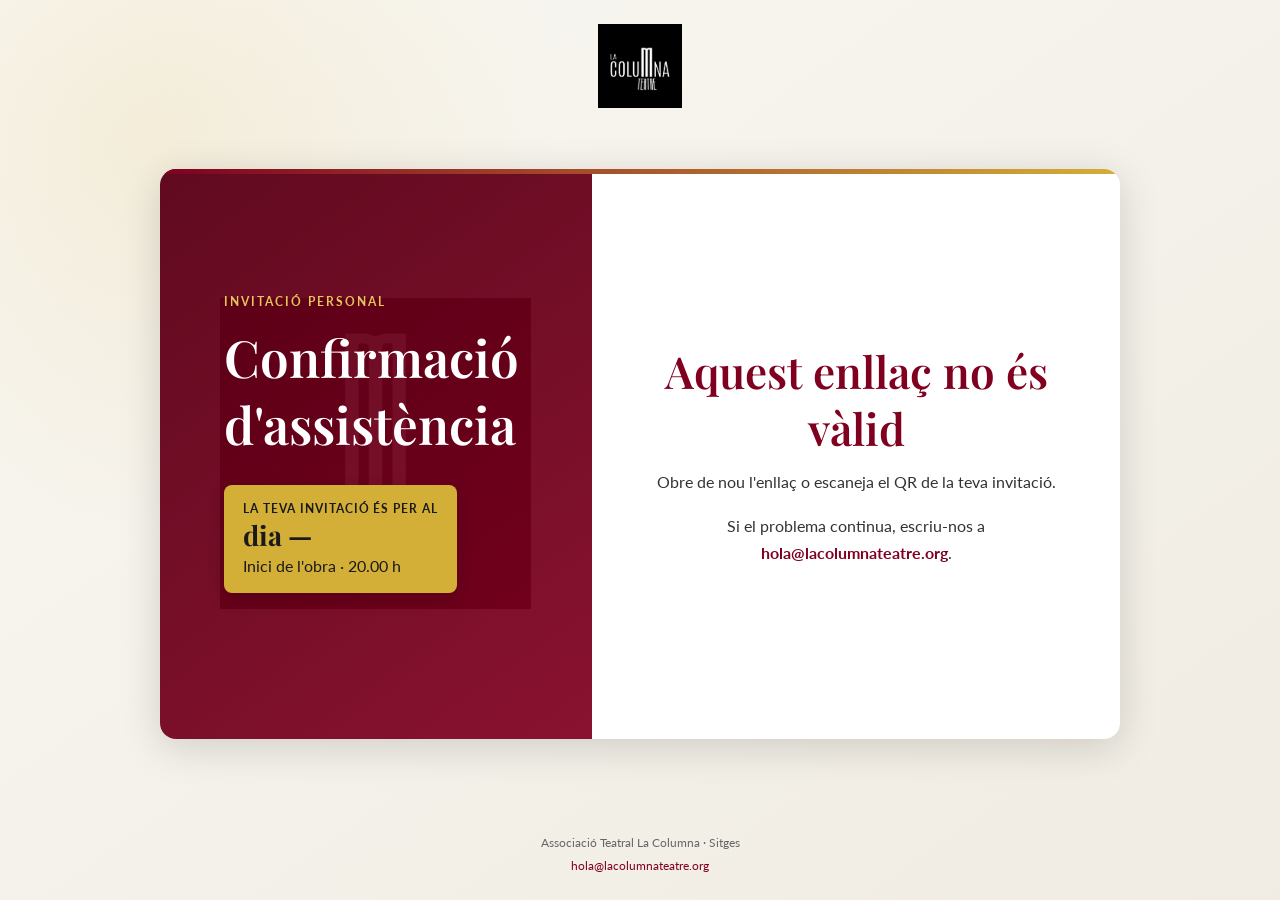
==== commit 48ae1087: "Add files via upload" ====
--- a/confirmacio.html
+++ b/confirmacio.html
@@ -31,6 +31,7 @@
                 <div class="invitation-date" id="invitationDate" aria-live="polite">
                     <span class="date-label">La teva invitació és per al</span>
                     <strong><span class="date-prefix">dia</span> <span id="eventDay">—</span></strong>
+                    <span class="event-time">Inici de l'obra · 20.00 h</span>
                 </div>
 
                 <p class="intro-copy" id="introCopy">
@@ -40,8 +41,10 @@
             </div>
 
             <div class="confirmation-form-wrap">
-                <form class="confirmation-form" id="confirmationForm" action="/confirmacio-submit" method="POST" novalidate>
+                <form class="confirmation-form" id="confirmationForm" action="/submit" method="POST" novalidate>
                     <input type="hidden" id="dia" name="dia" value="">
+                    <input type="hidden" name="subject" value="assistencia">
+                    <input type="hidden" id="message" name="message" value="">
 
                     <div class="form-group">
                         <label for="name">Nom complet</label>
@@ -103,6 +106,128 @@
         <a href="mailto:hola@lacolumnateatre.org">hola@lacolumnateatre.org</a>
     </footer>
 
-    <script src="js/confirmacio.js" defer></script>
+    <script>
+        document.addEventListener('DOMContentLoaded', () => {
+            const allowedDays = new Set(['25', '26']);
+            const params = new URLSearchParams(window.location.search);
+            const day = params.get('dia');
+
+            const form = document.getElementById('confirmationForm');
+            const submitButton = document.getElementById('submitButton');
+            const formMessage = document.getElementById('formMessage');
+            const success = document.getElementById('confirmationSuccess');
+            const invalidInvitation = document.getElementById('invalidInvitation');
+            const dateBox = document.getElementById('invitationDate');
+
+            if (!allowedDays.has(day)) {
+                form.hidden = true;
+                dateBox.hidden = true;
+                document.getElementById('introCopy').hidden = true;
+                document.querySelector('.day-note').hidden = true;
+                invalidInvitation.hidden = false;
+                return;
+            }
+
+            document.getElementById('eventDay').textContent = day;
+            document.getElementById('dia').value = day;
+            document.getElementById('successDay').textContent = day;
+            updateMessage();
+
+            if (params.get('enviat') === '1') {
+                showSuccess();
+                return;
+            }
+
+            const fields = {
+                name: {
+                    input: document.getElementById('name'),
+                    error: document.getElementById('nameError'),
+                    validate: value => value.trim().length >= 2,
+                    message: 'Escriu el teu nom complet.'
+                },
+                email: {
+                    input: document.getElementById('email'),
+                    error: document.getElementById('emailError'),
+                    validate: value => /^[^\s@]+@[^\s@]+\.[^\s@]+$/.test(value.trim()),
+                    message: 'Escriu una adreça electrònica vàlida.'
+                },
+                phone: {
+                    input: document.getElementById('phone'),
+                    error: document.getElementById('phoneError'),
+                    validate: value => value.replace(/\D/g, '').length >= 7,
+                    message: 'Escriu un número de telèfon vàlid.'
+                }
+            };
+
+            function validateField(field) {
+                const valid = field.validate(field.input.value);
+                field.input.setAttribute('aria-invalid', String(!valid));
+                field.error.textContent = valid ? '' : field.message;
+                return valid;
+            }
+
+            function updateMessage() {
+                const phone = document.getElementById('phone').value.trim();
+                document.getElementById('message').value =
+                    `CONFIRMACIÓ D'ASSISTÈNCIA\n\n` +
+                    `Dia de la invitació: ${day}\n` +
+                    `Hora d'inici de l'obra: 20.00 h\n` +
+                    `Telèfon: ${phone}`;
+            }
+
+            Object.values(fields).forEach(field => {
+                field.input.addEventListener('blur', () => validateField(field));
+                field.input.addEventListener('input', () => {
+                    if (field.input.getAttribute('aria-invalid') === 'true') {
+                        validateField(field);
+                    }
+                    if (field.input.id === 'phone') {
+                        updateMessage();
+                    }
+                });
+            });
+
+            form.addEventListener('submit', async event => {
+                event.preventDefault();
+                formMessage.textContent = '';
+
+                const validationResults = Object.values(fields).map(validateField);
+                const allValid = validationResults.every(Boolean);
+                if (!allValid) {
+                    const firstInvalid = Object.values(fields).find(field => field.input.getAttribute('aria-invalid') === 'true');
+                    firstInvalid.input.focus();
+                    return;
+                }
+
+                updateMessage();
+                submitButton.disabled = true;
+                submitButton.textContent = 'Enviant confirmació…';
+
+                try {
+                    const response = await fetch(form.action, {
+                        method: 'POST',
+                        body: new FormData(form),
+                        headers: { 'Accept': 'application/json' }
+                    });
+
+                    if (!response.ok) {
+                        throw new Error('No hem pogut enviar la confirmació. Torna-ho a provar.');
+                    }
+
+                    showSuccess();
+                } catch (error) {
+                    formMessage.textContent = error.message || 'Hi ha hagut un problema de connexió. Torna-ho a provar.';
+                    submitButton.disabled = false;
+                    submitButton.textContent = 'Confirmo la meva assistència';
+                }
+            });
+
+            function showSuccess() {
+                form.hidden = true;
+                success.hidden = false;
+                success.focus();
+            }
+        });
+    </script>
 </body>
 </html>
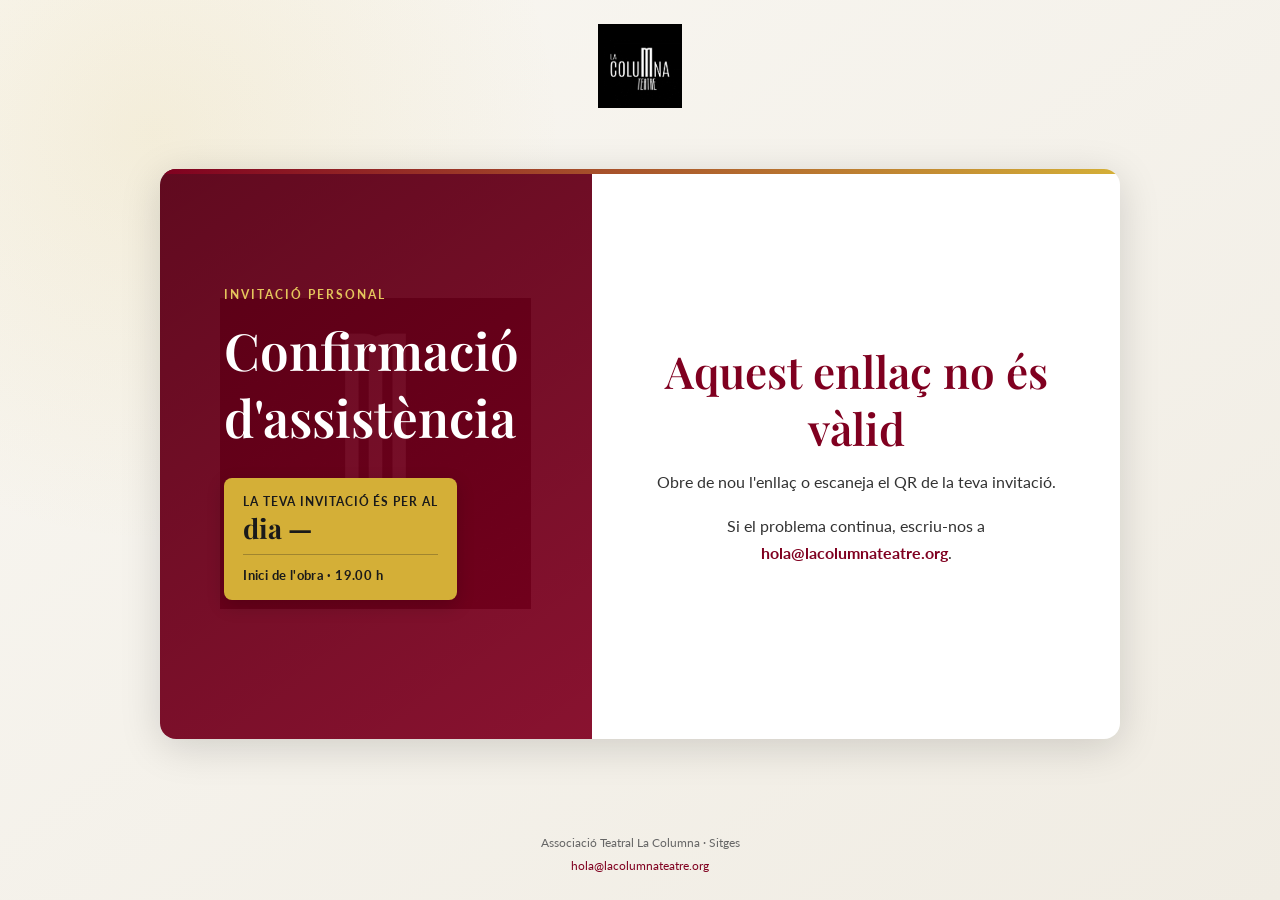
==== commit 2d7bdcf8: "Update confirmacio.html" ====
--- a/confirmacio.html
+++ b/confirmacio.html
@@ -31,7 +31,7 @@
                 <div class="invitation-date" id="invitationDate" aria-live="polite">
                     <span class="date-label">La teva invitació és per al</span>
                     <strong><span class="date-prefix">dia</span> <span id="eventDay">—</span></strong>
-                    <span class="event-time">Inici de l'obra · 20.00 h</span>
+                    <span class="event-time">Inici de l'obra · 19.00 h</span>
                 </div>
 
                 <p class="intro-copy" id="introCopy">
@@ -171,7 +171,7 @@
                 document.getElementById('message').value =
                     `CONFIRMACIÓ D'ASSISTÈNCIA\n\n` +
                     `Dia de la invitació: ${day}\n` +
-                    `Hora d'inici de l'obra: 20.00 h\n` +
+                    `Hora d'inici de l'obra: 19.00 h\n` +
                     `Telèfon: ${phone}`;
             }
 
--- a/css/confirmacio.css
+++ b/css/confirmacio.css
@@ -122,6 +122,15 @@
     line-height: 1.1;
 }
 
+.event-time {
+    margin-top: 0.55rem;
+    padding-top: 0.55rem;
+    font-size: 0.82rem;
+    font-weight: 700;
+    letter-spacing: 0.03em;
+    border-top: 1px solid rgba(26, 26, 26, 0.28);
+}
+
 .intro-copy {
     max-width: 38ch;
     color: rgba(255, 255, 255, 0.94);
